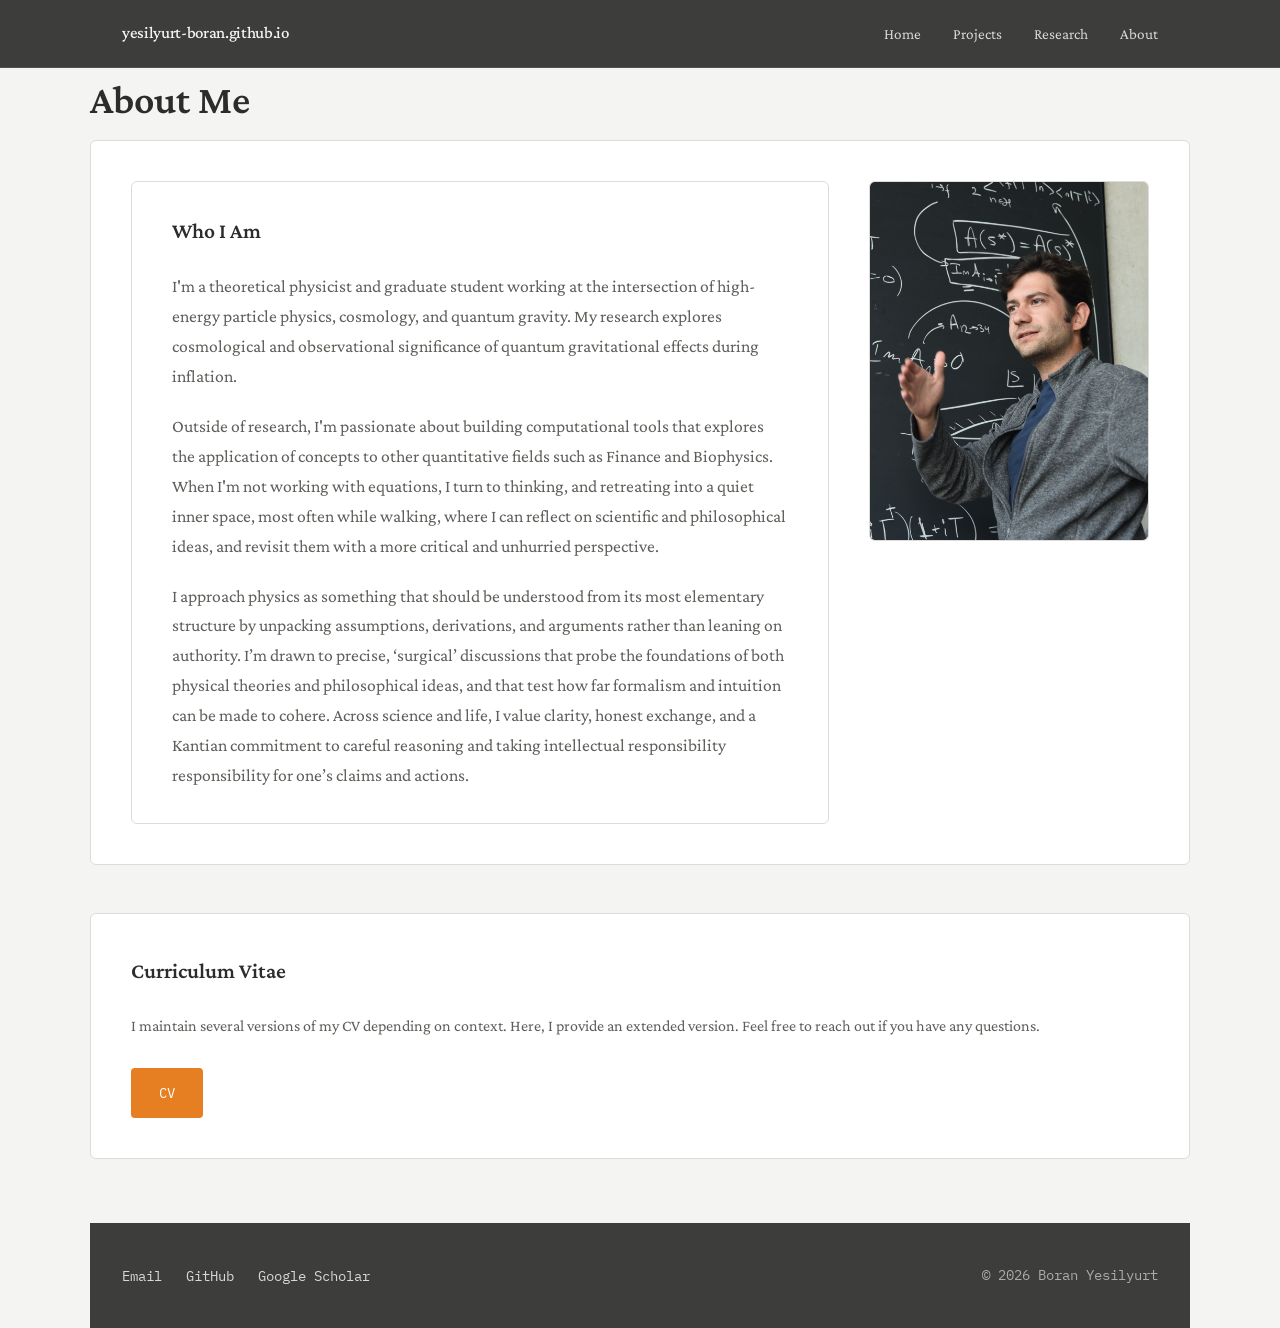
==== about.html @ 354a684c "initial commit" ====
<!DOCTYPE html>
<html lang="en">
<head>
    <meta charset="UTF-8">
    <meta name="viewport" content="width=device-width, initial-scale=1.0">
    <title>About — Boran Yesilyurt</title>
    <link rel="preconnect" href="https://fonts.googleapis.com">
    <link rel="preconnect" href="https://fonts.gstatic.com" crossorigin>
    <link href="https://fonts.googleapis.com/css2?family=Crimson+Pro:wght@400;500;600&family=IBM+Plex+Mono:wght@400;500&display=swap" rel="stylesheet">
	<link rel="stylesheet" href="style.css">
</head>
<body>
	<nav>
        <div class="nav-container">
            <div class="nav-logo">yesilyurt-boran.github.io</div>
            <ul class="nav-links">
                <li><a href="index.html">Home</a></li>
                <li><a href="projects.html">Projects</a></li>
                <li><a href="research.html">Research</a></li>
                <li><a href="about.html">About</a></li>
            </ul>
        </div>
    </nav>

    <div class="container">
        <h1>About Me</h1>

        <div class="bio-section">
			<div class="bio-content">
				<h2>Who I Am</h2>
				<div class="bio-text">
					<p>
						I'm a theoretical physicist and graduate student working at the intersection of high-energy particle physics, cosmology, and quantum gravity. My research explores cosmological and observational significance of quantum gravitational effects during inflation.
					</p>
					<p>
						Outside of research, I'm passionate about building computational tools that explores the application of concepts to other quantitative fields such as Finance and Biophysics. When I'm not working with equations, I turn to thinking, and retreating into a quiet inner space, most often while walking, where I can reflect on scientific and philosophical ideas, and revisit them with a more critical and unhurried perspective.
					</p>
					<p>
						I approach physics as something that should be understood from its most elementary structure by unpacking assumptions, derivations, and arguments rather than leaning on authority. I’m drawn to precise, ‘surgical’ discussions that probe the foundations of both physical theories and philosophical ideas, and that test how far formalism and intuition can be made to cohere. Across science and life, I value clarity, honest exchange, and a Kantian commitment to careful reasoning and taking intellectual responsibility responsibility for one’s claims and actions.					</p>
				</div>
			</div>
			<div class="bio-photo">
                <img src="pp.jpg" alt="Boran Yesilyurt">
            </div>
    </div>
	
	<div class="container">
		<div class="cv-section">
            <h2>Curriculum Vitae</h2>
            <p class="cv-desc">
                I maintain several versions of my CV depending on context. Here, I provide an extended version. Feel free to reach out if you have any questions.
            </p>
            <div class="cv-buttons">
                <a href="cv_extended.pdf" class="btn btn-primary">CV</a>
            </div>
        </div>

	</div>

    <footer>
        <div class="footer-container">
            <ul class="footer-links">
                <li><a href="mailto:b.yesilyurt@ufl.edu">Email</a></li>
                <li><a href="https://github.com/yesilyurt-boran">GitHub</a></li>
                <li><a href="https://scholar.google.com/citations?user=VNmF69QAAAAJ&hl=en">Google Scholar</a></li>
            </ul>
            <div class="footer-note">© 2026 Boran Yesilyurt</div>
        </div>
    </footer>
</body>
</html>
---- style.css ----
:root {
            --bg-primary: #F4F4F2;
            --bg-secondary: #fff;
            --bg-nav: #3D3D3B;
            --text-primary: #2C2C2A;
            --text-secondary: #5F5E5A;
            --text-nav: #F4F4F2;
            --accent: #E67E22;
            --accent-dark: #C05A10;
            --border: #DCDCD8;
            --border-light: #EBEBEA;
        }
        
        * {
            margin: 0;
            padding: 0;
            box-sizing: border-box;
        }
        
        body {
            font-family: 'Crimson Pro', serif;
            background: var(--bg-primary);
            color: var(--text-primary);
            line-height: 1.6;
            overflow-x: hidden;
        }
		
		.container {
            max-width: 1100px;
            margin: 0 auto;
			animation: fadeIn 0.8s ease-out;
        }
        
        h1 {
            font-size: 2.5rem;
            margin-bottom: 0.5rem;
            font-weight: 600;
        }
        
        .intro {
            font-size: 1.1rem;
            color: var(--text-secondary);
            margin-bottom: 3rem;
            max-width: 720px;
            line-height: 1.7;
        }
        
        .gallery {
            display: grid;
            grid-template-columns: repeat(auto-fill, minmax(300px, 1fr));
            gap: 1.5rem;
        }
        
        /* Navigation */
        nav {
            background: var(--bg-nav);
            padding: 1.25rem 0;
            position: sticky;
            top: 0;
            z-index: 100;
            border-bottom: 1px solid rgba(255, 255, 255, 0.1);
        }
        
        .nav-container {
            max-width: 1100px;
            margin: 0 auto;
            padding: 0 2rem;
            display: flex;
            justify-content: space-between;
            align-items: center;
        }
        
        .nav-logo {
            font-family: 'Crimson Pro', serif;
            font-size: 1.05rem;
            font-weight: 500;
            color: var(--text-nav);
            letter-spacing: -0.02em;
        }
        
        .nav-links {
            display: flex;
            gap: 2rem;
            list-style: none;
        }
        
        .nav-links a {
            color: var(--text-nav);
            text-decoration: none;
            font-size: 0.95rem;
            transition: color 0.2s;
            opacity: 0.85;
        }
        
        .nav-links a:hover {
            opacity: 1;
            color: var(--accent);
        }
        
        /* Hero Section */
        .hero {
            max-width: 1100px;
            margin: 0 auto;
            padding: 6rem 2rem 4rem;
            animation: fadeIn 0.8s ease-out;
        }
        
        @keyframes fadeIn {
            from { opacity: 0; transform: translateY(20px); }
            to { opacity: 1; transform: translateY(0); }
        }
        
        .hero h1 {
            font-size: 3.5rem;
            font-weight: 600;
            line-height: 1.1;
            margin-bottom: 1.5rem;
            color: var(--text-primary);
            letter-spacing: -0.03em;
        }
        
        .hero-tagline {
            font-size: 1.35rem;
            color: var(--text-secondary);
            max-width: 720px;
            line-height: 1.5;
            margin-bottom: 2.5rem;
        }
        
        .hero-tagline .highlight {
            color: var(--accent);
            font-weight: 500;
        }
        
        .cta-row {
            display: flex;
            gap: 1rem;
            align-items: center;
        }
        
        .btn {
            padding: 0.85rem 1.75rem;
            font-family: 'IBM Plex Mono', monospace;
            font-size: 0.9rem;
            border: none;
            cursor: pointer;
            text-decoration: none;
            display: inline-block;
            transition: all 0.2s;
            border-radius: 4px;
        }
        
        .btn-primary {
            background: var(--accent);
            color: white;
        }
        
        .btn-primary:hover {
            background: var(--accent-dark);
            transform: translateY(-2px);
            box-shadow: 0 4px 12px rgba(230, 126, 34, 0.25);
        }
        
        .btn-secondary {
            background: transparent;
            color: var(--text-primary);
            border: 1px solid var(--border);
        }
        
        .btn-secondary:hover {
            border-color: var(--accent);
            color: var(--accent);
        }
        
        /* Featured Work Section */
        .featured {
            max-width: 1100px;
            margin: 0 auto;
            padding: 3rem 2rem 5rem;
        }
        
        .section-header {
            font-family: 'IBM Plex Mono', monospace;
            font-size: 0.85rem;
            text-transform: uppercase;
            letter-spacing: 0.1em;
            color: var(--text-secondary);
            margin-bottom: 2rem;
        }
        
        .work-grid {
            display: grid;
            grid-template-columns: repeat(auto-fit, minmax(320px, 1fr));
            gap: 1.5rem;
        }
        
        .work-card {
            background: var(--bg-secondary);
            border: 1px solid var(--border);
            border-radius: 6px;
            padding: 1.75rem 2rem;
            transition: all 0.3s ease;
            position: relative;
            animation: slideUp 0.6s ease-out backwards;
        }
        
        .work-card:nth-child(1) { animation-delay: 0.1s; }
        .work-card:nth-child(2) { animation-delay: 0.2s; }
        .work-card:nth-child(3) { animation-delay: 0.3s; }
        
        @keyframes slideUp {
            from {
                opacity: 0;
                transform: translateY(30px);
            }
            to {
                opacity: 1;
                transform: translateY(0);
            }
        }
        
        .work-card:hover {
            border-color: var(--accent);
            transform: translateY(-4px);
            box-shadow: 0 8px 24px rgba(0, 0, 0, 0.06);
        }
        
        .work-category {
            font-family: 'IBM Plex Mono', monospace;
            font-size: 0.75rem;
            color: var(--accent);
            text-transform: uppercase;
            letter-spacing: 0.08em;
            margin-bottom: 0.75rem;
        }
        
        .work-title {
            font-size: 1.5rem;
            font-weight: 600;
            color: var(--text-primary);
            margin-bottom: 0.75rem;
            line-height: 1.3;
        }
        
        .work-desc {
            font-size: 1.05rem;
            color: var(--text-secondary);
            line-height: 1.6;
            margin-bottom: 1.25rem;
        }
        
        .work-link {
            font-family: 'IBM Plex Mono', monospace;
            font-size: 0.85rem;
            color: var(--accent);
            text-decoration: none;
            display: inline-flex;
            align-items: center;
            gap: 0.5rem;
            transition: gap 0.2s;
        }
        
		.work-pending {
            font-family: 'IBM Plex Mono', monospace;
            font-size: 0.85rem;
            color: var(--accent);
            text-decoration: none;
            display: inline-flex;
            align-items: center;
            gap: 0.5rem;
            transition: gap 0.2s;
        }
		
        .work-link:hover {
            gap: 0.75rem;
        }
        
        .work-link::after {
            content: '→';
            font-size: 1.1rem;
        }
        
        /* Bio Section */
        .bio {
            max-width: 1100px;
            margin: 0 auto;
            padding: 2rem 2rem 5rem;
        }
        
        .bio-content {
            max-width: 720px;
            background: var(--bg-secondary);
            border: 1px solid var(--border);
            border-radius: 6px;
            padding: 2rem 2.5rem;
        }
        
        .bio-content p {
            font-size: 1.1rem;
            line-height: 1.7;
            color: var(--text-secondary);
            margin-bottom: 1.25rem;
        }
        
        .bio-content p:last-child {
            margin-bottom: 0;
        }
        
        /* Footer */
        footer {
            background: var(--bg-nav);
            color: var(--text-nav);
            padding: 2.5rem 2rem;
            margin-top: 4rem;
        }
        
        .footer-container {
            max-width: 1100px;
            margin: 0 auto;
            display: flex;
            justify-content: space-between;
            align-items: center;
        }
        
        .footer-links {
            display: flex;
            gap: 1.5rem;
            list-style: none;
        }
        
        .footer-links a {
            color: var(--text-nav);
            text-decoration: none;
            font-family: 'IBM Plex Mono', monospace;
            font-size: 0.85rem;
            opacity: 0.85;
            transition: opacity 0.2s;
        }
        
        .footer-links a:hover {
            opacity: 1;
            color: var(--accent);
        }
        
        .footer-note {
            font-family: 'IBM Plex Mono', monospace;
            font-size: 0.85rem;
            opacity: 0.6;
        }
        
        /* Responsive */
        @media (max-width: 768px) {
            .hero h1 {
                font-size: 2.5rem;
            }
            
            .hero-tagline {
                font-size: 1.15rem;
            }
            
            .nav-links {
                gap: 1.25rem;
            }
            
            .work-grid {
                grid-template-columns: 1fr;
            }
            
            .footer-container {
                flex-direction: column;
                gap: 1.5rem;
                text-align: center;
            }
            
            .cta-row {
                flex-direction: column;
                width: 100%;
            }
            
            .btn {
                width: 100%;
                text-align: center;
            }
        }
		
		/* Projects Gallery */
		.flip-card-wrapper {
            perspective: 1000px;
            height: 380px;
        }
        
        .flip-card {
            position: relative;
            width: 100%;
            height: 100%;
            transition: transform 0.6s;
            transform-style: preserve-3d;
        }
        
        .flip-card-wrapper:hover .flip-card {
            transform: rotateY(180deg);
        }
        
        .flip-card-front, .flip-card-back {
            position: absolute;
            width: 100%;
            height: 100%;
            backface-visibility: hidden;
            display: flex;
            flex-direction: column;
            padding: 2rem;
            border-radius: 8px;
            border: 1px solid var(--border);
        }
        
        .flip-card-front {
            background: var(--bg-secondary);
            justify-content: space-between;
        }
        
        .flip-card-back {
            background: var(--bg-secondary);
            border-color: var(--accent);
            transform: rotateY(180deg);
            justify-content: space-between;
            align-items: center;
        }
        
        .card-header {
            display: flex;
            flex-direction: column;
            gap: 0.75rem;
        }
        
        .card-category {
            font-family: 'IBM Plex Mono', monospace;
            font-size: 0.75rem;
            color: var(--accent);
            text-transform: uppercase;
            letter-spacing: 0.1em;
        }
        
        .card-title {
            font-size: 1.5rem;
            font-weight: 600;
            color: var(--text-primary);
            line-height: 1.3;
        }
        
        .card-tech {
            font-size: 0.9rem;
            color: var(--text-secondary);
            font-family: 'IBM Plex Mono', monospace;
            margin-top: 0.5rem;
        }
        
        .card-description {
            font-size: 1rem;
            color: var(--text-secondary);
            line-height: 1.6;
        }
        
        .card-hint {
            font-family: 'IBM Plex Mono', monospace;
            font-size: 0.8rem;
            color: var(--text-secondary);
            opacity: 0.7;
            margin-top: auto;
        }
        
        .flip-card-back .summary {
            text-align: center;
            margin-bottom: 1.5rem;
        }
        
        .summary-title {
            font-size: 0.95rem;
            font-weight: 500;
            color: var(--text-secondary);
            margin-bottom: 0.75rem;
            font-family: 'IBM Plex Mono', monospace;
            text-transform: uppercase;
            letter-spacing: 0.08em;
        }
        
        .summary-text {
            font-size: 1.05rem;
            color: var(--text-primary);
            line-height: 1.6;
            margin-bottom: 1rem;
        }
        
        .github-btn {
            display: inline-flex;
            align-items: center;
            gap: 0.5rem;
            padding: 0.75rem 1.5rem;
            background: var(--accent);
            color: white;
            text-decoration: none;
            border-radius: 4px;
            font-family: 'IBM Plex Mono', monospace;
            font-size: 0.85rem;
            transition: all 0.2s;
            border: none;
            cursor: pointer;
        }
        
        .github-btn:hover {
            background: var(--accent-dark);
            transform: translateY(-2px);
        }
        
        @media (max-width: 768px) {
            .gallery {
                grid-template-columns: 1fr;
            }
            
            .flip-card-wrapper {
                height: auto;
                aspect-ratio: 1;
            }
        }
		
		/* Research */
		
		.publications-list {
            display: flex;
            flex-direction: column;
            gap: 1rem;
        }
        
        .publication-item {
            background: var(--bg-secondary);
            border: 1px solid var(--border);
            border-radius: 6px;
            padding: 1.5rem 1.75rem;
            transition: all 0.2s ease;
            position: relative;
            cursor: help;
        }
        
        .publication-item:hover {
            border-color: var(--accent);
            box-shadow: 0 4px 12px rgba(0, 0, 0, 0.06);
        }
        
        .pub-meta {
            display: flex;
            align-items: baseline;
            gap: 1rem;
            margin-bottom: 0.75rem;
            flex-wrap: wrap;
        }
        
        .pub-year {
            font-family: 'IBM Plex Mono', monospace;
            font-size: 0.85rem;
            color: var(--accent);
            font-weight: 500;
            flex-shrink: 0;
        }
        
        .pub-venue {
            font-family: 'IBM Plex Mono', monospace;
            font-size: 0.8rem;
            color: var(--text-secondary);
            text-transform: uppercase;
            letter-spacing: 0.08em;
        }
        
        .pub-title {
            font-size: 1.25rem;
            font-weight: 600;
            color: var(--text-primary);
            margin-bottom: 0.75rem;
            line-height: 1.4;
        }
        
        .pub-authors {
            font-size: 0.95rem;
            color: var(--text-secondary);
            margin-bottom: 0.75rem;
            line-height: 1.6;
        }
        
        .pub-authors .me {
            font-weight: 500;
            color: var(--text-primary);
        }
        
        .pub-links {
            display: flex;
            gap: 1.5rem;
            margin-top: 1rem;
            flex-wrap: wrap;
        }
        
        .pub-link {
            font-family: 'IBM Plex Mono', monospace;
            font-size: 0.85rem;
            color: var(--accent);
            text-decoration: none;
            transition: color 0.2s;
            display: inline-flex;
            align-items: center;
            gap: 0.4rem;
        }
        
        .pub-link:hover {
            color: var(--accent-dark);
        }
        
        .pub-link::after {
            content: '↗';
            font-size: 1rem;
        }
        
		/* Tooltip */
        .tooltip {
            position: absolute;
            background: var(--text-primary);
            color: var(--bg-primary);
            padding: 1rem 1.25rem;
            border-radius: 6px;
            font-size: 0.95rem;
            line-height: 1.6;
            max-width: 320px;
            pointer-events: none;
            opacity: 0;
            visibility: hidden;
            transition: opacity 0.2s, visibility 0.2s;
            z-index: 1000;
            bottom: 100%;
            left: 50%;
            transform: translateX(-50%) translateY(-12px);
            white-space: normal;
            box-shadow: 0 8px 24px rgba(0, 0, 0, 0.12);
        }
        
        .tooltip::after {
            content: '';
            position: absolute;
            top: 100%;
            left: 50%;
            transform: translateX(-50%);
            border: 6px solid transparent;
            border-top-color: var(--text-primary);
        }
        
        .publication-item:hover .tooltip {
            opacity: 1;
            visibility: visible;
        }
        
        /* Status badges */
        .status-badge {
            font-family: 'IBM Plex Mono', monospace;
            font-size: 0.7rem;
            padding: 3px 8px;
            border-radius: 3px;
            text-transform: uppercase;
            letter-spacing: 0.06em;
            font-weight: 500;
        }
        
        .status-published {
            background: #E8F5E9;
            color: #2E7D32;
        }
        
        .status-submitted {
            background: #F1EFE8;
            color: #5F5E5A;
        }
        
        .status-preprint {
            background: #FFF3E0;
            color: #E65100;
        }
		
/* Bio Section */
        .bio-section {
            background: var(--bg-secondary);
            border: 1px solid var(--border);
            border-radius: 6px;
            padding: 2.5rem;
            margin-bottom: 3rem;
            display: flex;
            gap: 2.5rem;
            align-items: flex-start;
        }
		.bio-content {
            flex: 1;
        }
		.bio-photo {
            flex-shrink: 0;
            width: 280px;
            height: 360px;
            border-radius: 6px;
            overflow: hidden;
            border: 1px solid var(--border);
        }
        
        .bio-photo img {
            width: 100%;
            height: 100%;
            object-fit: cover;
            display: block;
        }
		
        .bio-section h2 {
            font-size: 1.35rem;
            font-weight: 600;
            margin-bottom: 1.5rem;
            color: var(--text-primary);
        }
        
        .bio-text {
            font-size: 1.1rem;
            line-height: 1.8;
            color: var(--text-secondary);
        }
        
        .bio-text p {
            margin-bottom: 1.25rem;
        }
        
        .bio-text p:last-child {
            margin-bottom: 0;
        }
        
        /* CV Section */
        .cv-section {
            background: var(--bg-secondary);
            border: 1px solid var(--border);
            border-radius: 6px;
            padding: 2.5rem;
            margin-bottom: 3rem;
        }
        
        .cv-section h2 {
            font-size: 1.35rem;
            font-weight: 600;
            margin-bottom: 1.5rem;
            color: var(--text-primary);
        }
        
        .cv-desc {
            font-size: 1rem;
            color: var(--text-secondary);
            margin-bottom: 1.75rem;
            line-height: 1.7;
        }
        
        .cv-buttons {
            display: flex;
            gap: 1rem;
            flex-wrap: wrap;
        }
        
        .btn {
            padding: 0.85rem 1.75rem;
            font-family: 'IBM Plex Mono', monospace;
            font-size: 0.9rem;
            border: none;
            cursor: pointer;
            text-decoration: none;
            display: inline-flex;
            align-items: center;
            gap: 0.5rem;
            transition: all 0.2s;
            border-radius: 4px;
        }
        
        .btn-primary {
            background: var(--accent);
            color: white;
        }
        
        .btn-primary:hover {
            background: var(--accent-dark);
            transform: translateY(-2px);
            box-shadow: 0 4px 12px rgba(230, 126, 34, 0.25);
        }
        
        .btn-secondary {
            background: transparent;
            color: var(--text-primary);
            border: 1px solid var(--border);
        }
        
        .btn-secondary:hover {
            border-color: var(--accent);
            color: var(--accent);
        }
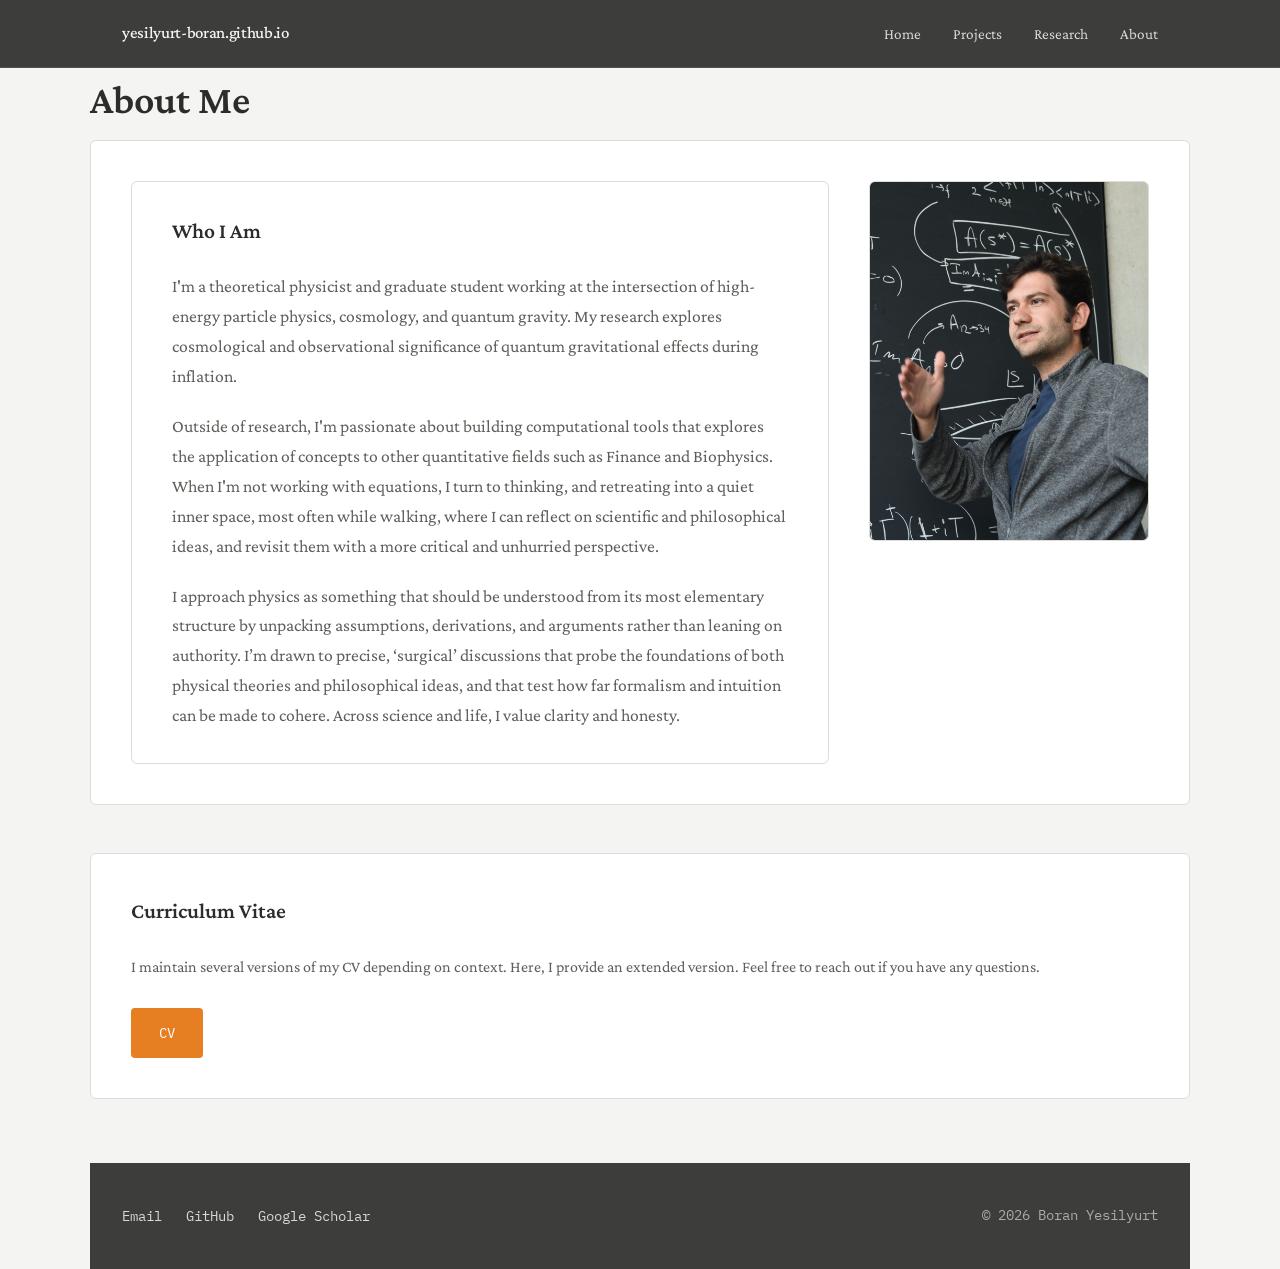
==== commit 5357ce9d: "edits in about" ====
--- a/about.html
+++ b/about.html
@@ -36,7 +36,7 @@
 						Outside of research, I'm passionate about building computational tools that explores the application of concepts to other quantitative fields such as Finance and Biophysics. When I'm not working with equations, I turn to thinking, and retreating into a quiet inner space, most often while walking, where I can reflect on scientific and philosophical ideas, and revisit them with a more critical and unhurried perspective.
 					</p>
 					<p>
-						I approach physics as something that should be understood from its most elementary structure by unpacking assumptions, derivations, and arguments rather than leaning on authority. I’m drawn to precise, ‘surgical’ discussions that probe the foundations of both physical theories and philosophical ideas, and that test how far formalism and intuition can be made to cohere. Across science and life, I value clarity, honest exchange, and a Kantian commitment to careful reasoning and taking intellectual responsibility responsibility for one’s claims and actions.					</p>
+						I approach physics as something that should be understood from its most elementary structure by unpacking assumptions, derivations, and arguments rather than leaning on authority. I’m drawn to precise, ‘surgical’ discussions that probe the foundations of both physical theories and philosophical ideas, and that test how far formalism and intuition can be made to cohere. Across science and life, I value clarity and honesty.					</p>
 				</div>
 			</div>
 			<div class="bio-photo">
